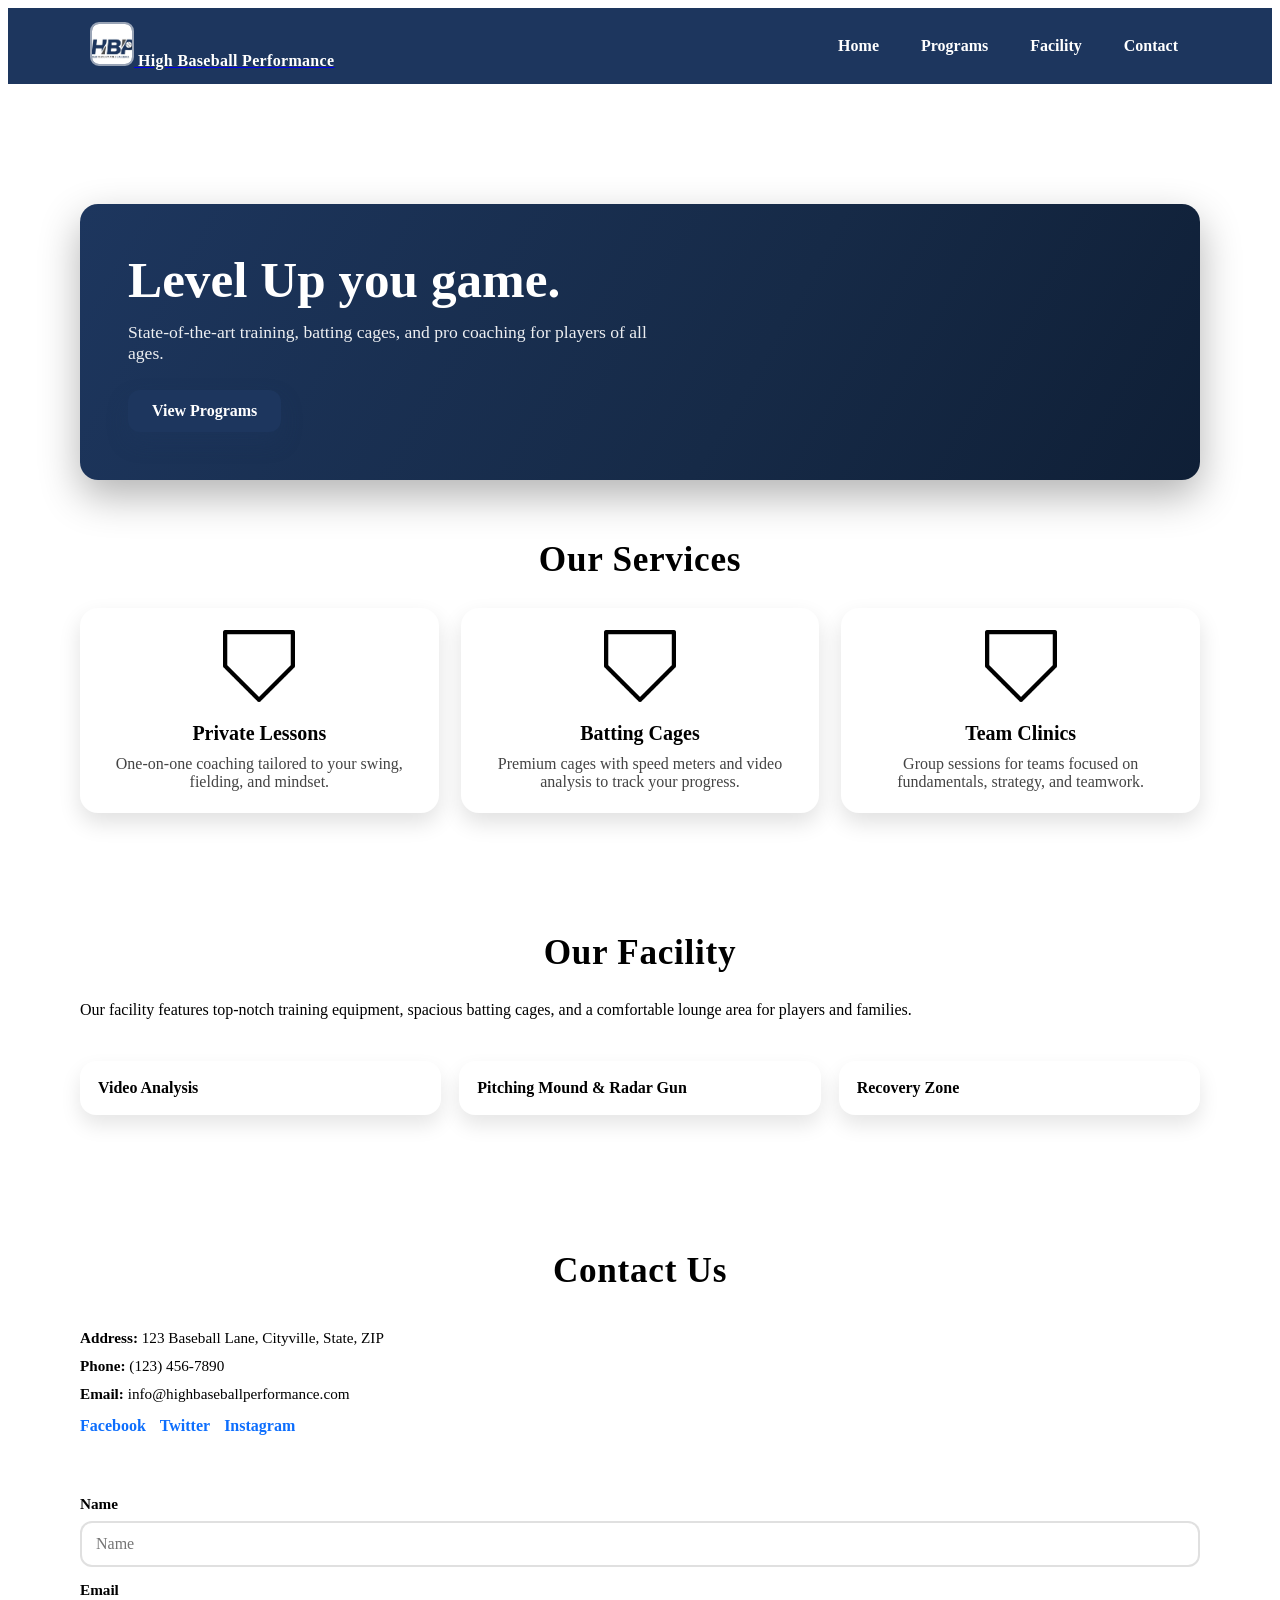
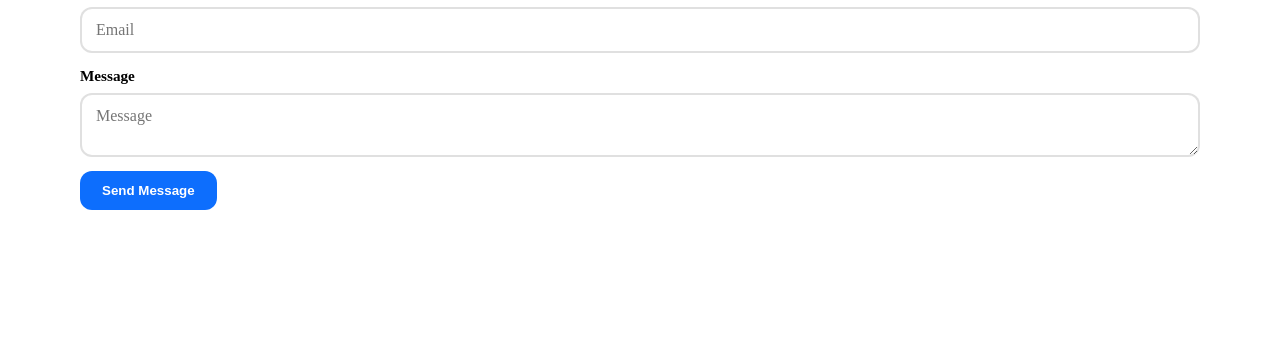
==== index.html @ bd984a67 "Add files via upload" ====
<!DOCTYPE html>
<html lang="en">

<head>
    <meta charset="UTF-8">
    <meta name="viewport" content="width=device-width, initial-scale=1.0">
    <title>High Baseball Performance</title>
    <link rel="stylesheet" href="style.css">
    <link rel="stylesheet" href="media.css">
</head>

<body>
    <header>
        <nav>
            <div class="brand">
                <a href="index.html">
                    <img src="High BP.jpeg" alt="High Baseball Performance" class="icono">
                    <span>High Baseball Performance</span>
                </a>
            </div>

            <ul>
                <li><a href="index.html">Home</a></li>
                <li><a href="programs.html">Programs</a></li>
                <li><a href="facility.html">Facility</a></li>
                <li><a href="contact.html">Contact</a></li>
            </ul>
        </nav>
    </header>

    <div class="container">

        <div class="clm1">
            <div class="clm1-content">
                <h1>Level Up you game.</h1>
                <p>State-of-the-art training, batting cages, and pro coaching for players of all ages.</p>
                <a href="programs.html" class="btn">View Programs</a>
            </div>
        </div>
        <div class="section">
            <h2>Our Services</h2>
            <div class="cards">
                <div class="card">
                    <img src="baseball.png" alt="Private Lessons">
                    <h3>Private Lessons</h3>
                    <p>One-on-one coaching tailored to your swing, fielding, and mindset.</p>
                </div>
                <div class="card">
                    <img src="baseball (2).png" alt="Batting Cages">
                    <h3>Batting Cages</h3>
                    <p>Premium cages with speed meters and video analysis to track your progress.</p>
                </div>
                <div class="card">
                    <img src="HomePlate.png" alt="Team Clinics">
                    <h3>Team Clinics</h3>
                    <p>Group sessions for teams focused on fundamentals, strategy, and teamwork.</p>
                </div>
            </div>
        </div>

        <div class="section">
            <h2>Our Facility</h2>
            <p>Our facility features top-notch training equipment, spacious batting cages, and a comfortable lounge area
                for players and families.</p>

            <div class="features">
                <p>Video Analysis</p>
                <p>Pitching Mound & Radar Gun</p>
                <p>Recovery Zone</p>
            </div>
        </div>
        <div class="section">
            <h2>Contact Us</h2>
            <div class="contact-grid">
                <div class="contact-info">
                    <p><strong>Address:</strong> 123 Baseball Lane, Cityville, State, ZIP</p>
                    <p><strong>Phone:</strong> (123) 456-7890</p>
                    <p><strong>Email:</strong> info@highbaseballperformance.com</p>
                    <div class="social">
                        <a href="https://www.facebook.com/" aria-label="Facebook">Facebook</a>
                        <a href="https://www.twitter.com/" aria-label="Twitter">Twitter</a>
                        <a href="https://www.instagram.com/" aria-label="Instagram">Instagram</a>
                    </div>
                </div>
            </div>
            </div>

            <form class="contact-form">
                <label>
                    Name
                    <input type="text" placeholder="Name" required>
                </label>
                <label>
                    Email
                    <input type="email" placeholder="Email" required>
                </label>
                <label>
                    Message
                    <textarea placeholder="Message" required></textarea>
                </label>
                <button type="submit">Send Message</button>
            </form>
        </div>
        <footer class="footer">
            <p>&copy; 2026 High Baseball Performance. Designed by Kevyn Pérez. All rights reserved.</p>
        </footer>
</body>


</html>
---- style.css ----
header {
 width: 100%;
 background: #1d365e;
}

header nav {
  max-width: 1100px;
  margin: 0 auto;
  padding: 14px 18px;
  display: flex;
  justify-content: space-between;
  align-items: center;
  gap: 16px;
}

.container {
  max-width: 1120px;
  margin: 0 auto;
  padding: 120px 18px 60px;
}


.brand {
  display: flex;
  align-items: center;
  gap: 10px;
}

.brand img {
  width: 40px;
  height: 40px;
  border-radius: 9px;
  object-fit: cover;
  border: 2px solid rgba(255, 255, 255, 0.55);
}

.brand span {
  font-weight: 700;
  color: #fff;
  letter-spacing: 0.02em;
}

header nav ul {
  display: flex;
  gap: 18px;
  margin: 0;
  padding: 0;
  list-style: none;
}

header nav li a {
  display: inline-flex;
  align-items: center;
  padding: 10px 12px;
  font-weight: 600;
  border-radius: 10px;
  text-decoration: none;
  color: #fff;
  transition: background 0.18s ease, transform 0.18s ease;
}

header nav li a:hover {
  background: rgba(255, 255, 255, 0.2);
  transform: translateY(-1px);
}

main.container {
  max-width: 1120px;
  margin: 0 auto;
  padding: 120px 18px 60px;
}

.clm1 {
  display: flex;
  align-items: center;
  justify-content: space-between;
  gap: 30px;
  border-radius: 18px;
  padding: 48px;
  background: linear-gradient(120deg, #1d365e 0%, #162a47 60%, #0f1f36 100%);
  color: #fff;
  box-shadow: 0 16px 40px rgba(0, 0, 0, 0.3);
}

.clm1-content {
  max-width: 520px;
}

.clm1 h1 {
  margin: 0 0 14px;
  font-size: clamp(2.4rem, 4vw, 3.3rem);
  line-height: 1.1;
}

.clm1 p {
  margin: 0 0 26px;
  font-size: 1.1rem;
  color: rgba(255, 255, 255, 0.92);
}

.btn {
  display: inline-block;
  padding: 12px 24px;
  border-radius: 12px;
  border: none;
  background: #1d365e;
  color: #fff;
  font-weight: 700;
  text-decoration: none;
  box-shadow: 0 10px 20px rgba(29, 54, 94, 0.35);
  transition: transform 0.18s ease, box-shadow 0.18s ease;
}

.btn:hover {
  transform: translateY(-2px);
  box-shadow: 0 16px 26px rgba(29, 54, 94, 0.4)
}

.clm1-image {
  width: clamp(160px, 25%, 320px);
  border-radius: 18px;
  border: 4px solid rgba(255, 255, 255, 0.4);
  box-shadow: 0 16px 26px rgba(0, 0, 0, 0.35);
  object-fit: cover;
}

.section {
  padding: 60px 0;
}

.section h2 {
  font-size: 2.2rem;
  margin: 0;
  text-align: center;
  margin-bottom: 28px;
  letter-spacing: 0.02em;
}

.cards {
  display: grid;
  gap: 22px;
  grid-template-columns: repeat(auto-fit, minmax(240px, 1fr));
}

.card {
  border-radius: 18px;
  padding: 22px;
  background: #fff;
  box-shadow: 0 10px 22px rgba(0, 0, 0, 0.12);
  text-align: center;
  transition: transform 0.18s ease, box-shadow 0.18s ease;
}

.card:hover {
  transform: translateY(-6px);
  box-shadow: 0 18px 28px rgba(0, 0, 0, 0.16);
}

.card img {
  width: 72px;
  height: 72px;
  object-fit: contain;
  margin: 0 auto 16px;
}

.card h3 {
  margin: 0 0 10px;
  font-size: 1.25rem;
}

.card p {
  margin: 0;
  color: #444;
}

.features {
  display: grid;
  gap: 18px;
  grid-template-columns: repeat(auto-fit, minmax(220px, 1fr));
  margin-top: 26px;
}

.features p {
  padding: 18px;
  border-radius: 16px;
  background: #fff;
  box-shadow: 0 10px 20px rgba(0, 0, 0, 0.1);
  font-weight: 600;
}

.contact-grid {
  display: grid;
  gap: 24px;
  grid-template-columns: 1fr 1fr;
  margin-top: 24px;
}
.contact-info p {
  margin: 10px 0;
  font-size: 0.95rem;
  
}

.social {
  display: flex;
  gap: 14px;
  margin-top: 14px;
}

.social a {
  font-weight: 700;
  color: #0d6efd;
  text-decoration: none;
}

.social a:hover {
  text-decoration: underline;
}

.contact-form {
  display: flex;
  flex-direction: column;
  gap: 14px;
}

.contact-form label {
  display: flex;
  flex-direction: column;
  font-weight: 600;
  font-size: 0.95rem;
}

.contact-form input,
.contact-form textarea {
  margin-top: 8px;
  padding: 12px 14px;
  border-radius: 12px;
  border: 2px solid rgba(0, 0, 0, 0.12);
  font-family: inherit;
  font-size: 1rem;
  resize: vertical;
}

.contact-form input:focus,
.contact-form textarea:focus {
  outline: none;
  border-color: #0d6efd;
  box-shadow: 0 0 0 6px rgba(13, 110, 253, 0.2);
}

.contact-form button {
  width: fit-content;
  padding: 12px 22px;
  border-radius: 12px;
  border: none;
  background: #0d6efd;
  color: #fff;
  font-weight: 700;
  cursor: pointer;
  transition: transform 0.18s ease, box-shadow 0.18s ease;
}

.contact-form button:hover {
  transform: translateY(-1px);
  box-shadow: 0 12px 28px rgba(13, 110, 253, 0.25);
}


.footer {
  text-align: center;
  padding: 24px 18px;
  background: 4d4d4d;
  color: rgba(255, 255, 255, 0.78);
  font-size: 0.9rem;
}

.footer p {
  margin: 0;
}
---- media.css ----
@media (max-width: 900px) {
  .hero {
    flex-direction: column;
    text-align: center;
  }

  .hero-image {
    margin-top: 26px;
  }

  main.container {
    padding-top: 140px;
  }
}

@media (max-width: 700px) {
  header nav {
    flex-direction: column;
    align-items: center;
    gap: 12px;
  }

  .contact-grid {
    grid-template-columns: 1fr;
  }
}
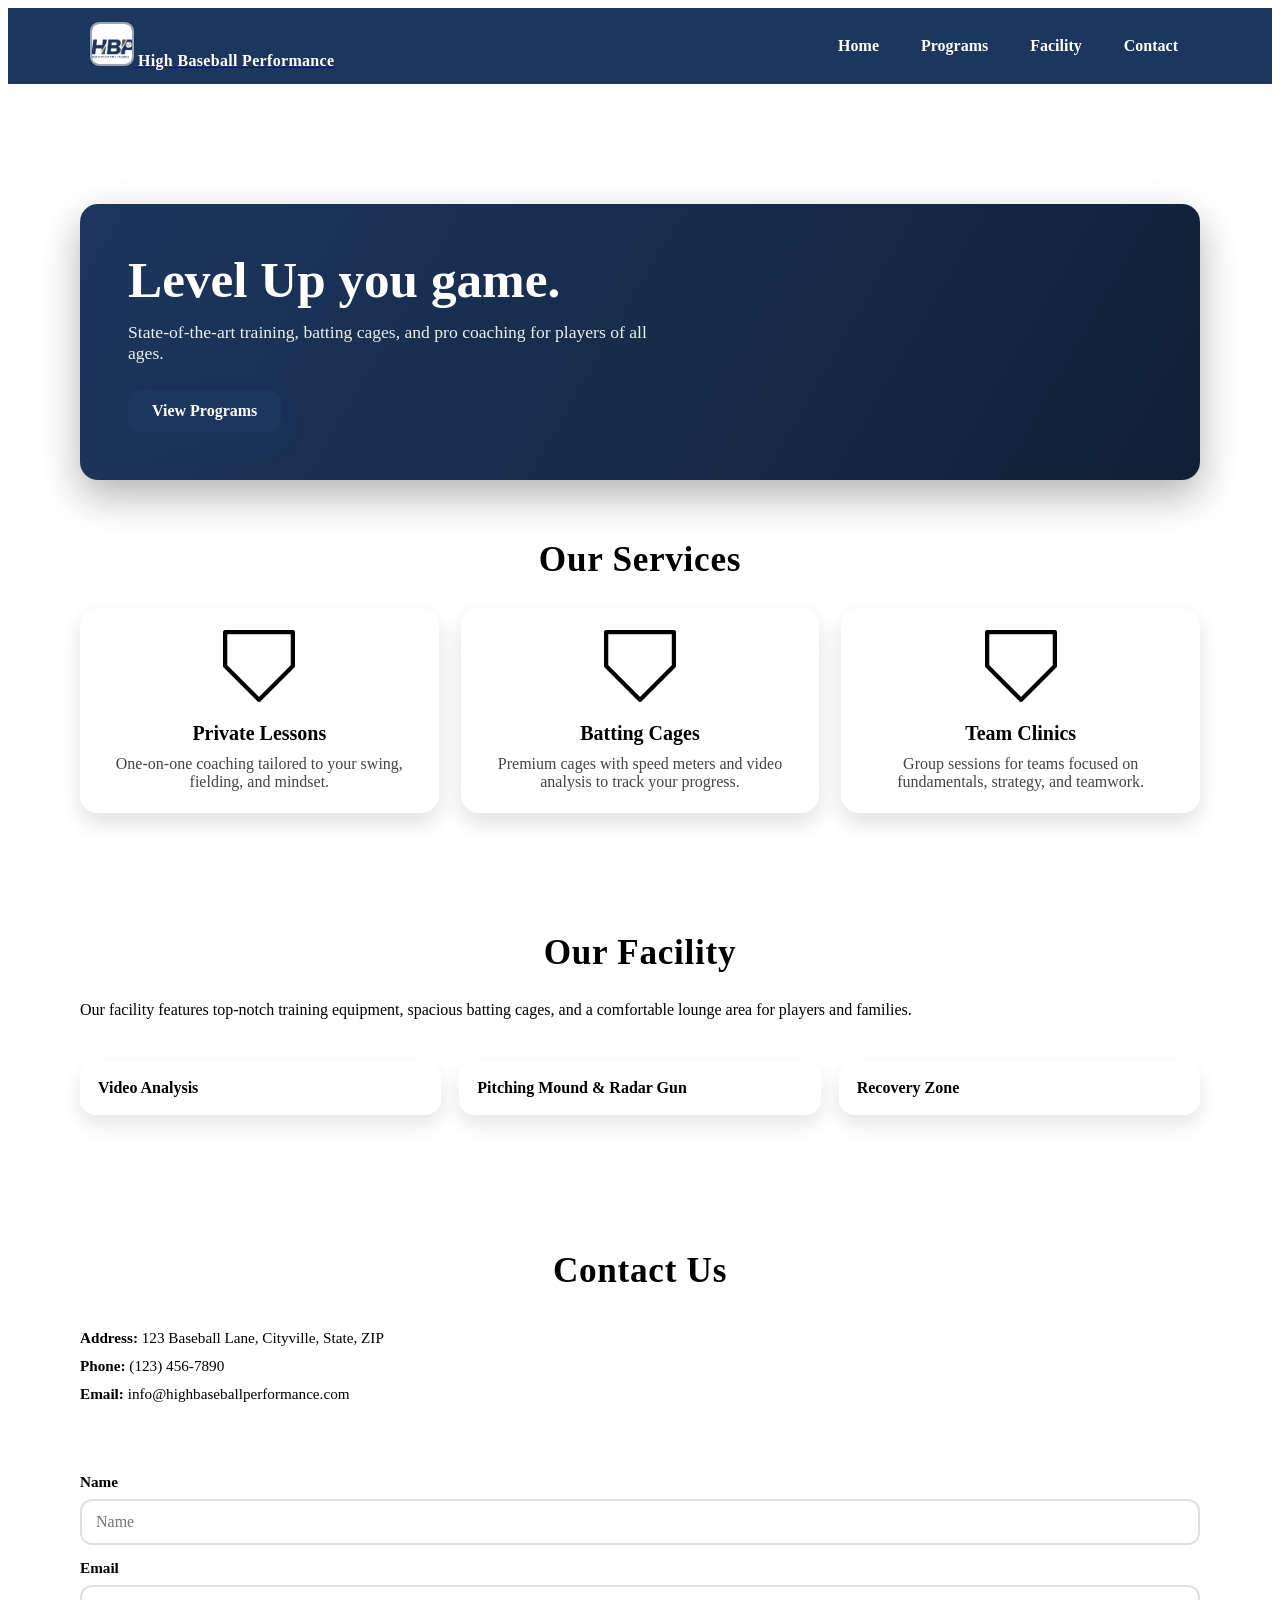
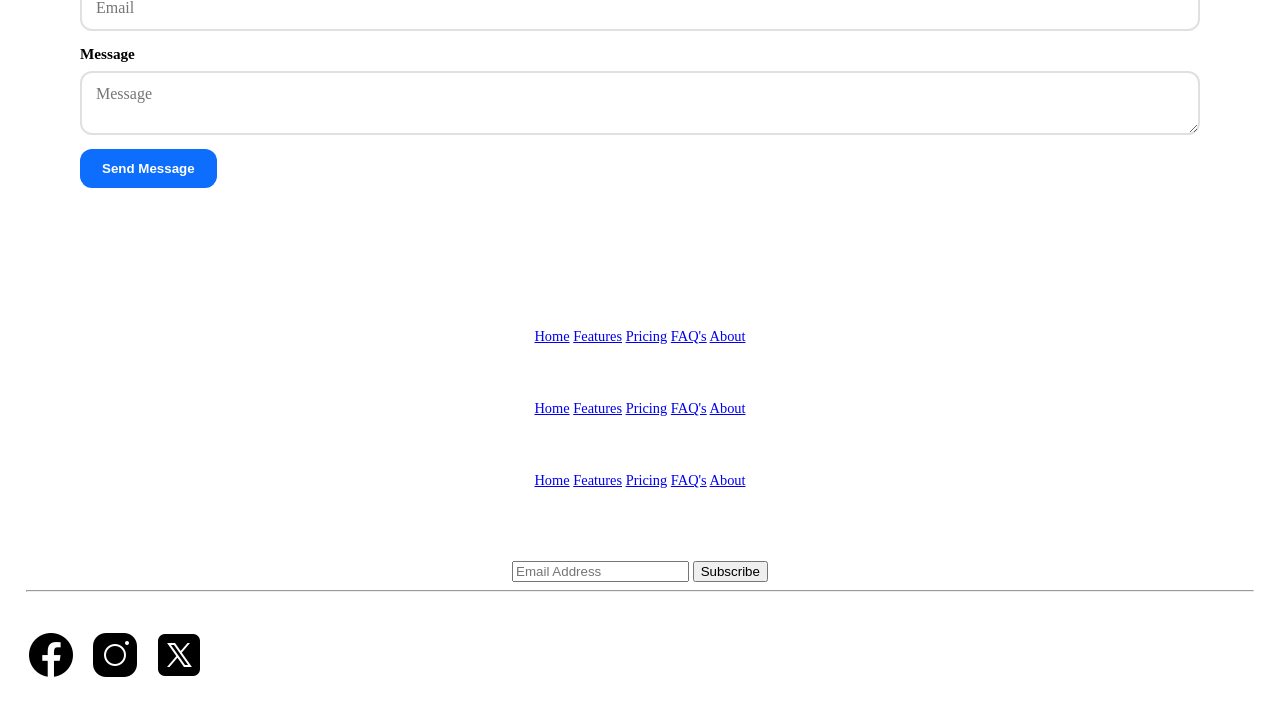
==== commit fdaf6b9d: "Update index.html" ====
--- a/index.html
+++ b/index.html
@@ -76,11 +76,6 @@
                     <p><strong>Address:</strong> 123 Baseball Lane, Cityville, State, ZIP</p>
                     <p><strong>Phone:</strong> (123) 456-7890</p>
                     <p><strong>Email:</strong> info@highbaseballperformance.com</p>
-                    <div class="social">
-                        <a href="https://www.facebook.com/" aria-label="Facebook">Facebook</a>
-                        <a href="https://www.twitter.com/" aria-label="Twitter">Twitter</a>
-                        <a href="https://www.instagram.com/" aria-label="Instagram">Instagram</a>
-                    </div>
                 </div>
             </div>
             </div>
@@ -101,10 +96,56 @@
                 <button type="submit">Send Message</button>
             </form>
         </div>
-        <footer class="footer">
+         <footer class="footer">
+            <div class="fcontainer">
+                <div class="fcolumns">
+                    <div class="columns">
+                        <h4>Section</h4>
+                        <a href="#">Home</a>
+                        <a href="#">Features</a>
+                        <a href="#">Pricing</a>
+                        <a href="#">FAQ's</a>
+                        <a href="#">About</a>
+                    </div>
+                    <div class="columns">
+                        <h4>Section</h4>
+                        <a href="#">Home</a>
+                        <a href="#">Features</a>
+                        <a href="#">Pricing</a>
+                        <a href="#">FAQ's</a>
+                        <a href="#">About</a>
+                    </div>
+                    <div class="columns">
+                        <h4>Section</h4>
+                        <a href="#">Home</a>
+                        <a href="#">Features</a>
+                        <a href="#">Pricing</a>
+                        <a href="#">FAQ's</a>
+                        <a href="#">About</a>
+                    </div>
+                </div>
+                <div class="news">
+                    <h4>Subscribe to our Newsletter</h4>
+                    <p>Monthly digest of what's new and exciting from us.</p>
+
+                    <div class="form">
+                        <input type="email" placeholder="Email Address">
+                    <button>Subscribe</button>
+                </div>
+            </div>
+        </div>
+        <hr>
+        <div class="bottom">
             <p>&copy; 2026 High Baseball Performance. Designed by Kevyn Pérez. All rights reserved.</p>
-        </footer>
+        
+        <div class="social">
+        <span><img src="Copia de icons8-facebook-50 2.png"></span>
+        <span><img src="Copia de icons8-instagram-50.png"></span>
+        <span><img src="Copia de icons8-x-50 2.png"></span>
+        </div>
+        </div>  
+    </footer>
 </body>
 
 
-</html>+</html>
